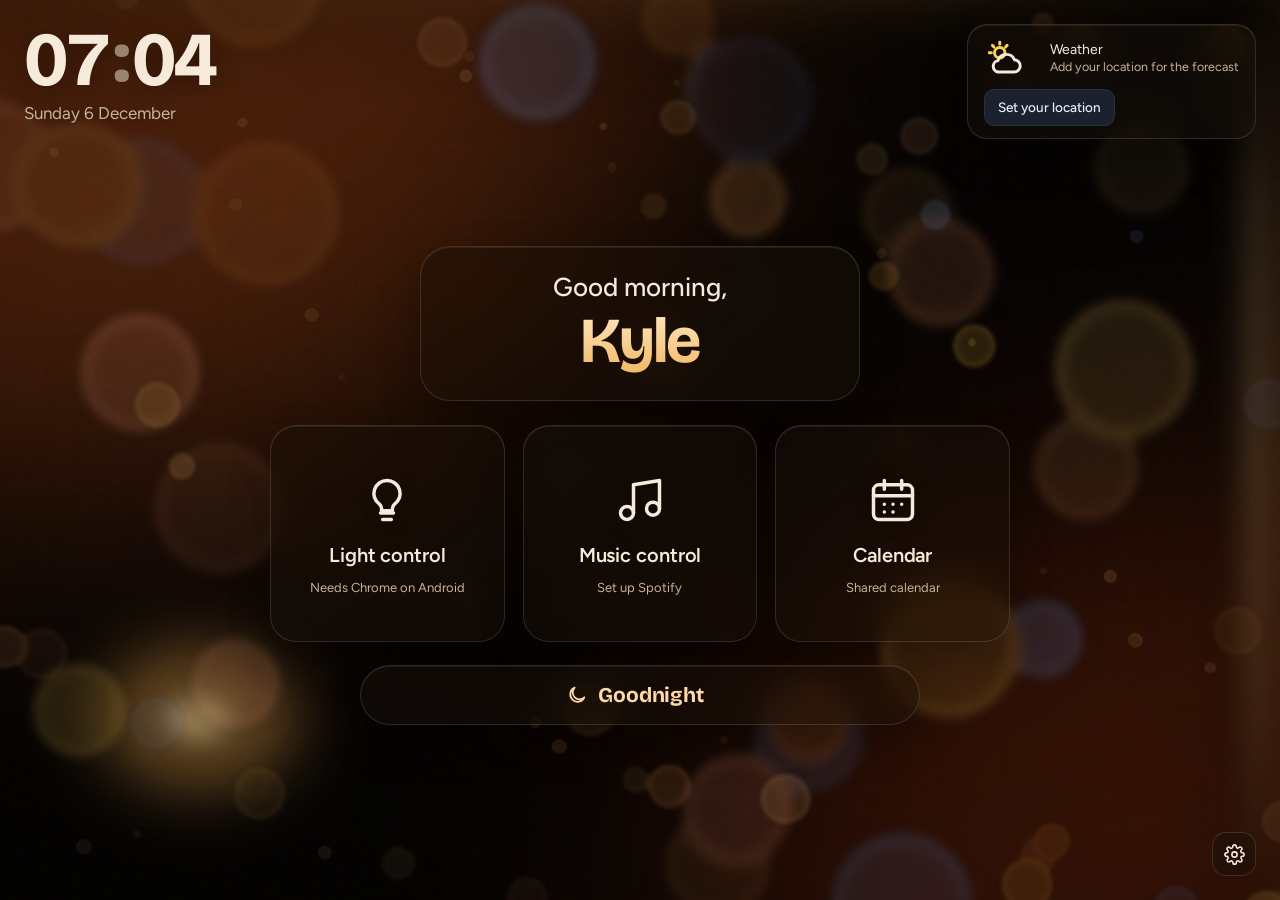
==== home.html @ fb47584d "Home: add animated light effects Effects tab on the Lights screen with 16 animated effects (incl. Mu" ====
<!doctype html>
<html lang="en-GB">
<head>
<meta charset="utf-8">
<meta name="viewport" content="width=device-width, initial-scale=1, viewport-fit=cover">
<meta name="theme-color" content="#0b0d12">
<meta name="mobile-web-app-capable" content="yes">
<title>Home</title>
<link rel="manifest" href="manifest.webmanifest">
<link rel="icon" href="icons/icon-192.png">
<link rel="preconnect" href="https://fonts.googleapis.com">
<link rel="preconnect" href="https://fonts.gstatic.com" crossorigin>
<link rel="stylesheet" href="https://fonts.googleapis.com/css2?family=Bricolage+Grotesque:opsz,wght@12..96,500;12..96,700&family=Figtree:wght@400;500;600;700&display=swap">
<link rel="stylesheet" href="home.css?v=9">
</head>
<body data-view="home">
<div class="bgImg" aria-hidden="true"></div><div class="bgShade" aria-hidden="true"></div>
<div class="glows" aria-hidden="true"><i class="glow g1"></i><i class="glow g2"></i></div>

<div class="app" id="app">

  <!-- ============ LANDING ============ -->
  <section class="view vHome" data-view="home">
    <div class="hTop">
      <div>
        <div class="hTime" aria-live="off"><span id="hh">00</span><span class="colon">:</span><span id="mm">00</span><span class="ampm" id="ampm"></span></div>
        <div class="hDate" id="date"></div>
      </div>
      <div class="hWx glass" id="weather">
        <div class="wnow">
          <span class="wicon" id="wIcon"></span>
          <div class="wtemp" id="wTemp"></div>
          <div class="wtext"><div id="wDesc">Weather</div><div class="sub" id="wMeta">Finding your location…</div></div>
        </div>
        <div class="hours" id="wHours" hidden></div>
        <button class="btn ghost sm wSetup" id="wSetup" hidden>Set your location</button>
      </div>
    </div>

    <div class="hCenter">
      <div class="greetCard glass"><div class="gSmall" id="greet">Good evening,</div><div class="gName" id="gName"></div></div>
      <div class="tiles">
        <button class="tile glass" data-go="lights">
          <span class="tIcon"><svg viewBox="0 0 24 24"><path d="M9 18h6M10 21h4M12 3a6 6 0 0 0-3.5 10.9c.6.5 1 1.2 1 2V17h5v-1.1c0-.8.4-1.5 1-2A6 6 0 0 0 12 3z"/></svg></span>
          <b>Light control</b><small id="tLights"></small>
        </button>
        <button class="tile glass" data-go="music">
          <span class="live" id="tLive" hidden></span>
          <span class="tIcon" id="tMusicIcon"></span>
          <b>Music control</b><small id="tMusic"></small>
        </button>
        <button class="tile glass" data-go="calendar">
          <span class="tIcon"><svg viewBox="0 0 24 24"><rect x="3" y="5" width="18" height="16" rx="2.5"/><path d="M3 10h18M8 3v4M16 3v4"/><path d="M8 14h.01M12 14h.01M16 14h.01M8 17.5h.01M12 17.5h.01"/></svg></span>
          <b>Calendar</b><small id="tCal"></small>
        </button>
      </div>
      <button class="goodnight glass" id="gnBtn"><svg viewBox="0 0 24 24"><path d="M20 14.5A8 8 0 1 1 9.5 4a6.5 6.5 0 0 0 10.5 10.5z"/></svg><span id="gnText">Goodnight</span><small id="gnSub"></small></button>
    </div>

    <div class="hFoot">
      <span class="camDot" id="camDot" hidden title="Walk-up wake is watching for movement with the front camera"><svg viewBox="0 0 24 24"><path d="M2 12s3.6-7 10-7 10 7 10 7-3.6 7-10 7S2 12 2 12z"/><circle cx="12" cy="12" r="3"/></svg></span>
      <button class="icon" data-settings aria-label="Settings"><svg viewBox="0 0 24 24"><circle cx="12" cy="12" r="3"/><path d="M19.4 15a1.7 1.7 0 0 0 .3 1.8l.1.1a2 2 0 1 1-2.8 2.8l-.1-.1a1.7 1.7 0 0 0-1.8-.3 1.7 1.7 0 0 0-1 1.5V21a2 2 0 1 1-4 0v-.1a1.7 1.7 0 0 0-1.1-1.5 1.7 1.7 0 0 0-1.8.3l-.1.1a2 2 0 1 1-2.8-2.8l.1-.1a1.7 1.7 0 0 0 .3-1.8 1.7 1.7 0 0 0-1.5-1H3a2 2 0 1 1 0-4h.1a1.7 1.7 0 0 0 1.5-1.1 1.7 1.7 0 0 0-.3-1.8l-.1-.1a2 2 0 1 1 2.8-2.8l.1.1a1.7 1.7 0 0 0 1.8.3H9a1.7 1.7 0 0 0 1-1.5V3a2 2 0 1 1 4 0v.1a1.7 1.7 0 0 0 1 1.5 1.7 1.7 0 0 0 1.8-.3l.1-.1a2 2 0 1 1 2.8 2.8l-.1.1a1.7 1.7 0 0 0-.3 1.8V9a1.7 1.7 0 0 0 1.5 1H21a2 2 0 1 1 0 4h-.1a1.7 1.7 0 0 0-1.5 1z"/></svg></button>
    </div>
  </section>

  <!-- ============ LIGHTS ============ -->
  <section class="view vLights" data-view="lights" hidden>
    <header class="topbar">
      <button class="back" data-back><svg viewBox="0 0 24 24"><path d="m15 18-6-6 6-6"/></svg><span class="backLbl">Home</span></button>
      <h1>Lights</h1>
      <div class="tbRight"><button class="icon" data-settings aria-label="Settings"><svg viewBox="0 0 24 24"><circle cx="12" cy="12" r="3"/><path d="M12 2v3M12 19v3M4.2 4.2l2.1 2.1M17.7 17.7l2.1 2.1M2 12h3M19 12h3M4.2 19.8l2.1-2.1M17.7 6.3l2.1-2.1"/></svg></button></div>
    </header>
    <div class="lBody">
      <div class="lLeft">
        <div class="seg lTabs" id="lTabs"><button data-t="scenes">Scenes</button><button data-t="effects">Effects</button></div>
        <div id="scenesPane"><div class="scenes" id="scenes"></div></div>
        <div id="fxPane" hidden>
          <div class="fxOn" id="fxOn"></div>
          <div class="scenes" id="fxGrid"></div>
          <div class="fxCtl">
            <div class="range" id="fxSpeedR" style="--dc:#8e96aa"><div class="fill"></div><div class="lbl"><span>Speed</span><span class="pct"></span></div><input type="range" min="1" max="100" aria-label="Effect speed"></div>
            <div class="range" id="fxBrightR" style="--dc:#8e96aa"><div class="fill"></div><div class="lbl"><span>Brightness</span><span class="pct"></span></div><input type="range" min="5" max="100" aria-label="Effect brightness"></div>
          </div>
          <button class="btn sm wide" id="fxStop" hidden style="margin-top:10px">Stop effect</button>
        </div>
        <div class="secLabel mt">Alexa</div>
        <div class="alexa" id="alexa"></div>
      </div>
      <div class="lCards">
        <section class="card dev" id="dev-curtain"></section>
        <section class="card dev" id="dev-strip"></section>
        <section class="card dev" id="dev-usb"></section>
      </div>
    </div>
  </section>

  <!-- ============ MUSIC ============ -->
  <section class="view vMusic" data-view="music" hidden>
    <header class="topbar">
      <button class="back" data-back><svg viewBox="0 0 24 24"><path d="m15 18-6-6 6-6"/></svg><span class="backLbl">Home</span></button>
      <h1>Music</h1>
      <label class="search"><svg viewBox="0 0 24 24"><circle cx="11" cy="11" r="7"/><path d="m20 20-3.5-3.5"/></svg>
        <input id="q" type="search" placeholder="What do you want to play?" autocomplete="off" enterkeyhint="search" spellcheck="false">
        <button id="qClear" hidden aria-label="Clear search">✕</button></label>
      <div class="tbRight"><button class="icon" data-settings aria-label="Settings"><svg viewBox="0 0 24 24"><circle cx="12" cy="12" r="3"/><path d="M12 2v3M12 19v3M4.2 4.2l2.1 2.1M17.7 17.7l2.1 2.1M2 12h3M19 12h3M4.2 19.8l2.1-2.1M17.7 6.3l2.1-2.1"/></svg></button></div>
    </header>
    <div class="mBody">
      <aside class="lib card"><div class="libHead"><svg viewBox="0 0 24 24"><path d="M4 4v16M9 4v16M14 4l6 16"/></svg>Your library</div><div class="libList" id="libList"></div></aside>
      <div class="mMain" id="mMain"></div>
    </div>
    <footer class="player empty" id="player">
      <div class="pNow"><img id="pArt" alt=""><div><b id="pTitle">Nothing playing</b><small id="pArtist"></small></div></div>
      <div class="pMid">
        <div class="ctl">
          <button class="tog" id="pShuffle" aria-label="Shuffle"><svg viewBox="0 0 24 24"><path d="M16 3h5v5M4 20 21 3M21 16v5h-5M15 15l6 6M4 4l5 5"/></svg></button>
          <button id="pPrev" aria-label="Previous"><svg viewBox="0 0 24 24"><path d="M6 5h2v14H6zM20 5v14L9 12z"/></svg></button>
          <button class="play" id="pPlay" aria-label="Play or pause"><svg viewBox="0 0 24 24" id="pPlayIcon"><path d="M8 5v14l11-7z"/></svg></button>
          <button id="pNext" aria-label="Next"><svg viewBox="0 0 24 24"><path d="M16 5h2v14h-2zM4 5v14l11-7z"/></svg></button>
          <button class="tog" id="pRepeat" aria-label="Repeat"><svg viewBox="0 0 24 24"><path d="M17 2l4 4-4 4"/><path d="M3 11V9a3 3 0 0 1 3-3h15M7 22l-4-4 4-4"/><path d="M21 13v2a3 3 0 0 1-3 3H3"/></svg><span class="one" hidden>1</span></button>
        </div>
        <div class="progRow"><span id="pPos">0:00</span><div class="prog" id="pProg" aria-label="Seek"><i id="pBar"></i></div><span id="pDur">0:00</span></div>
      </div>
      <div class="pRight">
        <button class="pDev" id="pDev"><svg viewBox="0 0 24 24"><rect x="5" y="2" width="14" height="20" rx="2"/><circle cx="12" cy="14" r="4"/><path d="M12 6h.01"/></svg><span id="pDevName">Speakers</span></button>
        <div class="vol" id="pVolRow"><svg viewBox="0 0 24 24"><path d="M11 5 6 9H2v6h4l5 4z"/><path d="M15.5 8.5a5 5 0 0 1 0 7"/></svg><input type="range" id="pVol" min="0" max="100" aria-label="Volume"></div>
        <button class="chip" id="pFollow" hidden title="Set the lights to the album art's colours"><i></i>Lights</button>
      </div>
    </footer>
  </section>

  <!-- ============ CALENDAR ============ -->
  <section class="view vCal" data-view="calendar" hidden>
    <header class="topbar">
      <button class="closeCal" id="closeCal"><svg viewBox="0 0 24 24"><path d="M6 6l12 12M18 6 6 18"/></svg>Close calendar</button>
      <div class="miniClock" id="calClock"></div>
      <div class="miniWx" id="calWx"></div>
      <div class="tbRight">
        <button class="navTo" data-go="lights"><svg viewBox="0 0 24 24"><path d="M9 18h6M10 21h4M12 3a6 6 0 0 0-3.5 10.9c.6.5 1 1.2 1 2V17h5v-1.1c0-.8.4-1.5 1-2A6 6 0 0 0 12 3z"/></svg>Lights</button>
        <button class="navTo" data-go="music"><svg viewBox="0 0 24 24"><path d="M9 18V5l12-2v13"/><circle cx="6" cy="18" r="3"/><circle cx="18" cy="16" r="3"/></svg>Music</button>
        <button class="icon" data-settings aria-label="Settings"><svg viewBox="0 0 24 24"><circle cx="12" cy="12" r="3"/><path d="M12 2v3M12 19v3M4.2 4.2l2.1 2.1M17.7 17.7l2.1 2.1M2 12h3M19 12h3M4.2 19.8l2.1-2.1M17.7 6.3l2.1-2.1"/></svg></button>
      </div>
    </header>
    <div class="calBody">
      <div class="card month">
        <div class="monthHead">
          <h2 id="calTitle"></h2>
          <button class="nav" id="calPrev" aria-label="Previous month"><svg viewBox="0 0 24 24"><path d="m15 18-6-6 6-6"/></svg></button>
          <button class="btn ghost sm" id="calToday">Today</button>
          <button class="nav" id="calNext" aria-label="Next month"><svg viewBox="0 0 24 24"><path d="m9 18 6-6-6-6"/></svg></button>
        </div>
        <div class="dows"><span>Mon</span><span>Tue</span><span>Wed</span><span>Thu</span><span>Fri</span><span>Sat</span><span>Sun</span></div>
        <div class="mgrid" id="mgrid"></div>
        <div class="legend" id="legend"></div>
      </div>
      <div class="card agenda">
        <div class="agHead"><div class="big" id="agNum"></div><div class="dd" id="agDay"></div><button class="btn sm" id="agAdd">+ Add</button></div>
        <div class="agList" id="agList"></div>
      </div>
    </div>
  </section>
</div>

<div class="nightDim" id="nightDim" aria-hidden="true"></div>

<!-- idle screen -->
<div class="ambient" id="ambient" aria-hidden="true">
  <div class="aIn" id="aIn">
    <div class="aClockWrap" id="aClockWrap"><div class="aClock" id="aClock">00:00</div><div class="aDate" id="aDate"></div></div>
    <div class="aMusic" id="aMusic" hidden>
      <div class="aArt"><img id="aArt" alt=""></div>
      <div class="aText"><div class="aSmallClock" id="aSmallClock"></div><div class="aTitle" id="aTitle"></div><div class="aArtist" id="aArtist"></div><div class="aBar"><i id="aBar"></i></div></div>
    </div>
  </div>
</div>

<!-- settings -->
<div class="sheet" id="settings" role="dialog" aria-label="Settings">
  <div class="in">
    <div class="sHead"><h2>Settings</h2><button class="icon" data-close aria-label="Close"><svg viewBox="0 0 24 24"><path d="M6 6l12 12M18 6 6 18"/></svg></button></div>

    <div class="sec">
      <h3>Home screen</h3>
      <label class="opt">Name in the greeting <input class="field" id="oName" style="max-width:190px" maxlength="24" autocomplete="off" placeholder="None"></label>
      <div class="opt">Background
        <div class="row"><label class="btn ghost sm" style="cursor:pointer">Choose photo<input type="file" id="bgPick" accept="image/*" hidden></label><button class="btn ghost sm" id="bgReset" hidden>Use default</button></div></div>
      <label class="opt">24-hour clock <button class="switch" id="o24" role="switch" aria-checked="true" style="--dc:#4ade80"><i></i></button></label>
      <label class="opt">Keep the screen on <button class="switch" id="oAwake" role="switch" aria-checked="true" style="--dc:#4ade80"><i></i></button></label>
      <label class="opt">When nobody's used it for
        <select id="oDim"><option value="0">Never</option><option value="1">1 minute</option><option value="2">2 minutes</option><option value="5">5 minutes</option><option value="15">15 minutes</option></select></label>
      <p class="hint">After that it goes back to the home screen, then to a black screen showing the album art (if music's playing) or a dim clock. In calendar mode it stays on the calendar and dims at night. Tap to wake.</p>
      <label class="opt" style="margin-top:10px">Wake when someone walks up <button class="switch" id="oMotion" role="switch" aria-checked="false" style="--dc:#4ade80"><i></i></button></label>
      <div id="motionBox" hidden>
        <label class="opt">Sensitivity
          <select id="oSens"><option value="low">Low</option><option value="med">Medium</option><option value="high">High</option></select></label>
        <div class="meter" aria-hidden="true"><i id="motionLevel"></i><b id="motionMark"></b></div>
        <p class="hint">Wave in front of the tablet: the green bar should cross the white line. Use Low if it wakes when nobody's there.</p>
      </div>
      <p class="hint">Walk-up wake watches the front camera for movement. Frames are only compared on the tablet, never saved or sent anywhere, and an eye icon on the home screen shows when it's on.</p>
    </div>

    <div class="sec">
      <h3>Weather</h3>
      <div class="row"><button class="btn ghost sm" id="useLoc">Use this tablet's location</button></div>
      <div class="row" style="margin-top:10px;flex-wrap:nowrap"><input class="field" id="cityIn" placeholder="Or search for a town" autocomplete="off"><button class="btn sm" id="citySearch">Search</button></div>
      <div class="results" id="cityResults"></div>
      <p class="hint" id="locNow"></p>
    </div>

    <div class="sec" id="calSec">
      <h3>Calendar</h3>
      <p class="hint" style="margin-top:0">Shows a Google Calendar you both share, so you can add events from the Google Calendar app on your phones as well as here. It connects through a small script that runs in your Google account:</p>
      <div class="hint"><ol>
        <li>On a computer, open <a id="calScript" target="_blank" rel="noopener">calendar-bridge.gs</a> and follow the steps at the top. You'll paste it into <span class="code">script.google.com</span>, set a secret phrase, and deploy it as a web app.</li>
        <li>Paste the Web app URL and the same secret phrase here, then tap Connect.</li>
      </ol></div>
      <input class="field" id="calUrl" placeholder="https://script.google.com/macros/s/…/exec" autocomplete="off" spellcheck="false" style="margin-top:10px">
      <div class="row" style="margin-top:8px;flex-wrap:nowrap"><input class="field" id="calSecret" type="password" placeholder="Secret phrase" autocomplete="off"><button class="btn sm" id="calSave">Connect</button></div>
      <p class="hint" id="calStatus"></p>
      <div class="two" style="margin-top:10px"><input class="field" id="calP1" maxlength="16" placeholder="Your name"><input class="field" id="calP2" maxlength="16" placeholder="Partner's name"></div>
      <label class="opt" style="margin-top:8px">Bank holidays <button class="switch" id="oHol" role="switch" aria-checked="true" style="--dc:#4ade80"><i></i></button></label>
      <label class="opt">Other UK days (Mother's Day, Halloween…) <button class="switch" id="oObs" role="switch" aria-checked="false" style="--dc:#4ade80"><i></i></button></label>
      <label class="opt">Birthdays from your Google Contacts <button class="switch" id="oBday" role="switch" aria-checked="true" style="--dc:#4ade80"><i></i></button></label>
      <p class="hint">Holidays and birthdays need the latest calendar-bridge.gs (see step 7 in it for birthdays).</p>
      <p class="hint">Names for the colour key. Events you add here get matching colours on your phones too: blue for you, pink for your partner, purple for both.</p>
    </div>

    <div class="sec" id="spSec">
      <h3>Spotify</h3>
      <div id="spOut">
        <p class="hint" style="margin-top:0">Spotify only lets your own apps read and control playback, so this needs a free developer app (your account must be Premium):</p>
        <div class="hint"><ol>
          <li>Go to <span class="code">developer.spotify.com/dashboard</span> and choose <b>Create app</b>.</li>
          <li>Give it any name, tick <b>Web API</b>, and add this exact <b>Redirect URI</b>:<br><span class="code" id="spRedirect"></span> <button class="btn ghost sm" id="spCopy" style="margin-top:6px">Copy</button></li>
          <li>Save, then copy the app's <b>Client ID</b> into the box below.</li>
        </ol></div>
        <div class="row" style="margin-top:12px;flex-wrap:nowrap"><input class="field" id="spClient" placeholder="Client ID" autocomplete="off" spellcheck="false"><button class="btn sm" id="spConnect">Connect</button></div>
        <p class="hint">If you installed this page as an app, do the sign-in once in a normal Chrome tab. The app shares Chrome's storage, so it stays signed in.</p>
      </div>
      <div id="spIn" hidden>
        <p class="hint" style="margin-top:0">Connected to Spotify.</p>
        <p class="hint" id="spLib" hidden>Reconnect once so the Music screen can show your playlists, liked songs and recently played.</p>
        <div class="row" style="margin-top:10px"><button class="btn ghost sm" id="spRelog">Reconnect</button><button class="btn ghost sm" id="spLogout">Disconnect Spotify</button></div>
      </div>
    </div>

    <div class="sec" id="axSec">
      <h3>Alexa</h3>
      <p class="hint" style="margin-top:0">Goodnight and the Alexa buttons go through Voice Monkey, a free Alexa skill:</p>
      <div class="hint"><ol>
        <li>Sign up at <span class="code">voicemonkey.io</span> and enable the Voice Monkey skill in the Alexa app.</li>
        <li>In the Voice Monkey console, add a <b>Routine Trigger</b> for each button (or a <b>Speaker</b> for announcements) and copy its ID.</li>
        <li>In the Alexa app, make a Routine. For <b>When this happens</b>, pick the Voice Monkey device and that trigger, then add the actions.</li>
      </ol></div>
      <p class="hint">A button can also switch the curtain and strip to a scene after Alexa runs, or only do the lights if you leave the ID empty.</p>
      <div class="row" style="margin-top:12px;flex-wrap:nowrap"><input class="field" id="vmToken" type="password" placeholder="Voice Monkey API token" autocomplete="off" spellcheck="false"><button class="btn sm" id="vmSave">Save</button></div>

      <div style="margin-top:16px;font-weight:600">Goodnight</div>
      <p class="hint" style="margin-top:4px">Runs an Alexa routine straight away, then turns the curtain and strip off. Copy the actions from your "Alexa, goodnight" routine into a routine that starts from a Voice Monkey trigger.</p>
      <div class="row" style="margin-top:8px;flex-wrap:nowrap"><input class="field" id="gnDevice" placeholder="Goodnight Routine Trigger ID" autocomplete="off" spellcheck="false"><button class="btn ghost sm" id="gnTest">Test</button></div>
      <label class="opt">Lights off after
        <select id="gnMins"><option value="1">1 minute</option><option value="2">2 minutes</option><option value="5">5 minutes</option><option value="10">10 minutes</option><option value="15">15 minutes</option></select></label>

      <div style="margin-top:16px;font-weight:600">Buttons on the Lights screen</div>
      <div class="axList" id="axList"></div>
      <div class="axForm">
        <div class="two">
          <input class="field" id="axLabel" placeholder="Button name, e.g. Heating on" maxlength="28" autocomplete="off">
          <select id="axKind"><option value="trigger">Run a Routine</option><option value="announce">Announce</option></select>
        </div>
        <input class="field" id="axDevice" placeholder="Routine Trigger ID from Voice Monkey" autocomplete="off" spellcheck="false">
        <input class="field" id="axSpeech" placeholder="What Alexa should say" hidden autocomplete="off">
        <div class="two">
          <select id="axScene" aria-label="Then with the lights"><option value="">Lights: leave as they are</option></select>
          <select id="axDelay" aria-label="When" hidden><option value="0">Straight away</option><option value="1">After 1 minute</option><option value="2">After 2 minutes</option><option value="5">After 5 minutes</option><option value="10">After 10 minutes</option><option value="15">After 15 minutes</option></select>
        </div>
        <div class="icons" id="axIcons"></div>
        <div class="row"><button class="btn sm" id="axAdd">Add button</button><button class="btn ghost sm" id="axTest">Test</button><button class="btn ghost sm" id="axCancel" hidden>Cancel</button></div>
      </div>
    </div>

    <div class="sec">
      <h3>Lights</h3>
      <div class="row"><button class="btn ghost sm" id="pairCurtain">Pair the curtain</button><button class="btn ghost sm" id="pairStrip">Pair the strip</button><button class="btn ghost sm" id="pairUsb">Pair the USB lights</button></div>
      <div style="margin-top:16px;font-weight:600">USB lights (Zengge BT SPI controller)</div>
      <label class="opt">Name <input class="field" id="usbName" style="max-width:190px" maxlength="20" autocomplete="off" placeholder="USB lights"></label>
      <label class="opt">LEDs <input class="field" id="usbSegs" type="number" min="2" max="600" style="max-width:90px"></label>
      <p class="hint" style="margin-top:2px">Same as "Number of IC light per segment" in the ZENGGE app.</p>
      <div class="opt">Full-length test <div class="seg" id="usbFrag" style="max-width:250px"><button data-v="A">1</button><button data-v="B">2</button><button data-v="C">3</button><button data-v="D">4</button><button data-v="E">5</button></div></div>
      <p class="hint" style="margin-top:4px">Each button sends a rainbow along all the LEDs, split up a different way. Tap 1. If one rainbow runs from start to end with nothing dark, you're done. If not, try 2, then 3, and so on. The one you tap last is kept.</p>
      <p class="hint" style="margin-top:4px">When pairing, the list may show the curtain too (they're the same make). The controller is the one that isn't the curtain's name; if you pick the curtain by mistake it'll tell you.</p>
      <div class="opt">Colour check <span class="muted" id="usbOrderNow" style="font-size:13px"></span></div>
      <div class="row"><button class="btn ghost sm" id="usbCheckStart">Check colours</button><button class="btn ghost sm" id="usbCheckReset">Reset</button></div>
      <div id="usbCheck" hidden style="margin-top:10px">
        <p class="hint" id="usbCheckQ" style="margin-top:0"></p>
        <div class="seg" style="margin-top:8px"><button data-c="r"><i style="--ec:#ff2a2a"></i>Red</button><button data-c="g"><i style="--ec:#22ff66"></i>Green</button><button data-c="b"><i style="--ec:#2a7cff"></i>Blue</button></div>
      </div>
      <p class="hint" style="margin-top:6px">If colours on these lights come out wrong (red shows as green, for example), tap Check colours and answer the two questions. Every colour sent to them is then corrected.</p>
      <p class="hint">Each light takes one Bluetooth connection at a time, so while this screen is connected your phone can't be.</p>
      <p class="hint" id="flagHint" hidden>To reconnect by itself after the page reloads, open <span class="code">chrome://flags</span>, search for <b>Web Bluetooth new permissions backend</b>, turn it on and restart Chrome.</p>
    </div>
  </div>
</div>

<!-- speaker picker -->
<div class="sheet center" id="speakers" role="dialog" aria-label="Speakers">
  <div class="in" style="width:min(420px,92vw)">
    <div class="sHead"><h2>Play on</h2><button class="icon" data-close aria-label="Close"><svg viewBox="0 0 24 24"><path d="M6 6l12 12M18 6 6 18"/></svg></button></div>
    <div class="devs" id="devList"><p class="hint">Looking for speakers…</p></div>
    <p class="hint">Only speakers that are switched on and signed in to Spotify show up here.</p>
  </div>
</div>

<!-- event editor -->
<div class="sheet center" id="evSheet" role="dialog" aria-label="Event">
  <div class="in" style="width:min(540px,94vw)">
    <div class="sHead"><h2 id="evHead">New event</h2><button class="icon" data-close aria-label="Close"><svg viewBox="0 0 24 24"><path d="M6 6l12 12M18 6 6 18"/></svg></button></div>
    <div class="form">
      <input class="field" id="evTitle" placeholder="What's happening?" maxlength="120" autocomplete="off">
      <div class="seg" id="evWho"><button data-who="p1"><i></i><span></span></button><button data-who="p2"><i></i><span></span></button><button data-who="both"><i></i><span>Both</span></button></div>
      <div class="three" id="evTimes"><input class="field" type="date" id="evDate"><input class="field" type="time" id="evStart"><input class="field" type="time" id="evEnd"></div>
      <label class="opt">All day <button class="switch" id="evAllDay" role="switch" aria-checked="false" style="--dc:#4ade80"><i></i></button></label>
      <input class="field" id="evLoc" placeholder="Location (optional)" autocomplete="off">
      <textarea class="field" id="evNotes" placeholder="Notes (optional)"></textarea>
      <p class="hint" id="evRecurring" hidden>This event repeats, so change it in Google Calendar.</p>
      <div class="formBtns"><button class="btn sm del" id="evDel" hidden>Delete</button><button class="btn ghost sm" data-close>Cancel</button><button class="btn sm" id="evSave">Save</button></div>
    </div>
  </div>
</div>

<div id="toast" role="status"></div>
<script src="home.js?v=9"></script>
</body>
</html>
---- home.css ----
/* Home: wall panel for an 8" tablet (Galaxy Tab S2, 1024x768 CSS px).
   One page with four views: home (landing), lights, music, calendar.
   Warm glass on the landing, darker glass elsewhere. Chrome 119 safe. */
@property --c1{syntax:'<color>';inherits:true;initial-value:#ff7a3d}
@property --c2{syntax:'<color>';inherits:true;initial-value:#2a7cff}
@property --c3{syntax:'<color>';inherits:true;initial-value:#1db954}
:root{
  color-scheme:dark;
  --bg:#0b0d12; --surface:#141822; --surface2:#1c2130; --line:#283043;
  --fg:#eceef4; --muted:#8e96aa; --faint:#566078;
  --ok:#4ade80; --warn:#ffcf5a; --err:#ff6b81; --sp:#1db954; --ax:#00caff;
  --warm:#ffd9a6; --warmfg:#f6eadb; --warmmuted:#c9b39a;
  --glass:rgba(26,18,13,.46); --glassline:rgba(255,226,196,.14);
  --display:"Bricolage Grotesque","Segoe UI",system-ui,sans-serif;
  --body:"Figtree","Segoe UI",system-ui,-apple-system,sans-serif;
  --r:22px; --pad:clamp(14px,2.4vw,24px); --gap:clamp(12px,1.6vw,16px);
  --c1:#ff7a3d; --c2:#2a7cff; --c3:#1db954;
  --top:64px;
  transition:--c1 1.2s,--c2 1.2s,--c3 1.2s;
}
*{box-sizing:border-box}
[hidden]{display:none!important}
html,body{margin:0;height:100%;background:var(--bg)}
body{color:var(--fg);font-family:var(--body);font-size:15px;line-height:1.4;overflow:hidden;
  -webkit-user-select:none;user-select:none;overscroll-behavior:none;-webkit-tap-highlight-color:transparent}
button,input,select,textarea{font:inherit;color:inherit}
button{cursor:pointer}
:focus-visible{outline:2px solid var(--fg);outline-offset:2px}
.muted{color:var(--muted)}

/* ---------- background ---------- */
.bgImg{position:fixed;inset:-12px;z-index:0;background:#0c0806 var(--bgimg,url(img/home-bg.jpg)) center/cover no-repeat;transition:filter .8s}
.bgShade{position:fixed;inset:0;z-index:0;pointer-events:none;transition:background .6s;
  background:radial-gradient(120% 90% at 50% 45%,rgba(0,0,0,.05),rgba(0,0,0,.55))}
body:not([data-view=home]) .bgShade{background:rgba(9,10,14,.86)}
body:not([data-view=home]) .bgImg{filter:blur(18px) saturate(1.1)}
.glows{position:fixed;inset:0;z-index:0;pointer-events:none;opacity:0;transition:opacity .6s}
body[data-view=lights] .glows{opacity:1}
.glow{position:absolute;width:80vmax;height:80vmax;border-radius:50%;transition:opacity 1.2s}
.g1{left:-30vmax;top:-34vmax;opacity:var(--o1,0);background:radial-gradient(closest-side,color-mix(in srgb,var(--c1) 30%,transparent),transparent)}
.g2{right:-30vmax;bottom:-40vmax;opacity:var(--o2,0);background:radial-gradient(closest-side,color-mix(in srgb,var(--c2) 26%,transparent),transparent)}

.app{position:relative;z-index:1;height:100vh;height:100dvh;transition:transform 4s ease}
.view{height:100%;display:flex;flex-direction:column;animation:viewIn .35s ease}
@keyframes viewIn{from{opacity:0;transform:translateY(8px)}to{opacity:1;transform:none}}

.glass{background:var(--glass);border:1px solid var(--glassline);
  -webkit-backdrop-filter:blur(18px) saturate(1.35);backdrop-filter:blur(18px) saturate(1.35);
  box-shadow:inset 0 1px 0 rgba(255,240,220,.08),0 18px 40px rgba(0,0,0,.28)}
.card{background:color-mix(in srgb,var(--surface) 82%,transparent);border:1px solid color-mix(in srgb,var(--line) 85%,transparent);border-radius:var(--r);padding:16px}

/* ---------- top bar (lights, music, calendar) ---------- */
.topbar{height:var(--top);flex:none;display:flex;align-items:center;gap:12px;padding:0 var(--pad);margin-top:10px}
.back{display:flex;align-items:center;gap:6px;height:44px;padding:0 16px 0 10px;border-radius:999px;border:1px solid var(--line);
  background:color-mix(in srgb,var(--surface) 80%,transparent);font-weight:600;white-space:nowrap}
.back svg{width:20px;height:20px;stroke:currentColor;fill:none;stroke-width:2.2;stroke-linecap:round;stroke-linejoin:round}
.topbar h1{font-family:var(--display);font-size:26px;font-weight:700;letter-spacing:-.02em;margin:0 0 0 4px;white-space:nowrap}
.tbRight{margin-left:auto;display:flex;align-items:center;gap:10px;min-width:0}
.icon{width:44px;height:44px;flex:none;border-radius:14px;border:1px solid var(--line);background:color-mix(in srgb,var(--surface) 80%,transparent);display:grid;place-items:center;padding:0}
.icon svg{width:21px;height:21px;stroke:currentColor;fill:none;stroke-width:1.8;stroke-linecap:round;stroke-linejoin:round}
.miniClock{font-family:var(--display);font-weight:700;font-size:24px;letter-spacing:-.02em;font-variant-numeric:tabular-nums}
.miniWx{display:flex;align-items:center;gap:6px;color:var(--muted);font-size:14px;white-space:nowrap}
.miniWx svg{width:24px;height:24px}
.miniWx b{color:var(--fg);font-size:16px}

/* ---------- landing ---------- */
.vHome{padding:var(--pad);color:var(--warmfg)}
.hTop{display:flex;justify-content:space-between;align-items:flex-start;gap:16px}
.hTime{font-family:var(--display);font-weight:700;font-size:clamp(54px,7vw,76px);line-height:.95;letter-spacing:-.04em;font-variant-numeric:tabular-nums;
  text-shadow:0 4px 24px rgba(0,0,0,.35);white-space:nowrap}
.hTime .colon{display:inline-block;width:.32em;text-align:center;opacity:.5;position:relative;top:-.04em}
.hTime .ampm{font-size:.3em;margin-left:.15em;font-weight:500;opacity:.7;letter-spacing:0}
.hDate{font-size:17px;color:var(--warmmuted);margin-top:6px;text-shadow:0 2px 10px rgba(0,0,0,.4)}
.hWx{border-radius:20px;padding:12px 16px;min-width:270px}
.wnow{display:flex;align-items:center;gap:12px}
.wicon svg{width:42px;height:42px;display:block}
.wtemp{font-family:var(--display);font-size:38px;font-weight:700;letter-spacing:-.03em;line-height:1}
.wtext{min-width:0;font-size:14px;line-height:1.3}
.wtext div{white-space:nowrap;overflow:hidden;text-overflow:ellipsis}
.wtext .sub{font-size:12.5px;color:var(--warmmuted)}
.hours{display:grid;grid-template-columns:repeat(6,minmax(0,1fr));gap:4px;margin-top:10px;border-top:1px solid var(--glassline);padding-top:9px}
.hr{display:flex;flex-direction:column;align-items:center;gap:2px;font-size:11.5px;color:var(--warmmuted);font-variant-numeric:tabular-nums}
.hr svg{width:20px;height:20px}
.hr b{color:var(--warmfg);font-weight:600;font-size:13px}
.hr .rain{color:#8fcbff;font-size:10.5px;min-height:12px}
.wx{stroke:currentColor;fill:none;stroke-width:1.7;stroke-linecap:round;stroke-linejoin:round}
.wx .sun{stroke:#ffcf5a}.wx .moon{stroke:#d7ddff}.wx .drop{stroke:#8fcbff}.wx .bolt{stroke:#ffcf5a}
.wSetup{margin-top:10px}

.hCenter{flex:1;display:flex;flex-direction:column;align-items:center;justify-content:center;gap:clamp(16px,2.6vh,26px);min-height:0}
.greetCard{border-radius:30px;padding:22px 60px 26px;text-align:center;min-width:min(440px,80vw)}
.gSmall{font-size:clamp(20px,2.4vw,26px);font-weight:500;color:var(--warmfg)}
.gName{font-family:var(--display);font-weight:700;font-size:clamp(46px,6vw,64px);line-height:1.05;letter-spacing:-.025em;margin-top:2px;
  background:linear-gradient(180deg,#ffe9c4,#f2b866);-webkit-background-clip:text;background-clip:text;color:transparent}
.gName:empty{display:none}
.tiles{display:grid;grid-template-columns:repeat(3,minmax(0,1fr));gap:clamp(12px,1.8vw,18px);width:min(740px,92vw)}
.tile{border-radius:26px;aspect-ratio:1.08;padding:18px 14px;display:flex;flex-direction:column;align-items:center;justify-content:center;gap:10px;
  color:var(--warmfg);text-align:center;transition:transform .12s,border-color .25s;position:relative;overflow:hidden;min-width:0}
.tile:active{transform:scale(.96)}
.tIcon{width:62px;height:62px;display:grid;place-items:center}
.tIcon svg{width:52px;height:52px;stroke:var(--warmfg);fill:none;stroke-width:1.6;stroke-linecap:round;stroke-linejoin:round;filter:drop-shadow(0 2px 8px rgba(0,0,0,.3))}
.tIcon img{width:62px;height:62px;border-radius:12px;object-fit:cover;box-shadow:0 6px 18px rgba(0,0,0,.45)}
.tile b{font-weight:600;font-size:clamp(17px,2vw,20px);letter-spacing:-.005em}
.tile small{font-size:13px;color:var(--warmmuted);max-width:100%;white-space:nowrap;overflow:hidden;text-overflow:ellipsis;min-height:1.3em}
.tile .live{position:absolute;top:14px;right:14px;width:9px;height:9px;border-radius:50%;background:var(--sp);box-shadow:0 0 10px var(--sp)}
.goodnight{border-radius:999px;height:60px;width:min(560px,80vw);font-family:var(--display);font-weight:700;font-size:21px;letter-spacing:-.01em;
  color:var(--warm);display:flex;align-items:center;justify-content:center;gap:10px;transition:transform .12s}
.goodnight:active{transform:scale(.98)}
.goodnight svg{width:22px;height:22px;stroke:currentColor;fill:none;stroke-width:1.9;stroke-linecap:round;stroke-linejoin:round}
.goodnight.armed{color:#fff;background:rgba(60,30,90,.5);border-color:rgba(200,160,255,.35)}
.goodnight small{font-family:var(--body);font-weight:500;font-size:14px;opacity:.75}
.hFoot{display:flex;justify-content:flex-end;align-items:center;gap:8px;height:44px}
.vHome .icon{background:var(--glass);border-color:var(--glassline);color:var(--warmfg)}
.camDot{width:40px;height:40px;display:grid;place-items:center;color:var(--muted)}
.camDot svg{width:19px;height:19px;stroke:currentColor;fill:none;stroke-width:1.8;stroke-linecap:round;stroke-linejoin:round}
.camDot.seen{color:var(--ok)}

/* ---------- lights ---------- */
.lBody{flex:1;min-height:0;display:grid;grid-template-columns:minmax(0,31fr) minmax(0,69fr);gap:var(--gap);padding:6px var(--pad) var(--pad)}
.lLeft{min-height:0;overflow:auto;padding-right:2px}
.lCards{display:grid;grid-template-columns:repeat(3,minmax(0,1fr));gap:12px;min-height:0}
.secLabel{font-size:11.5px;letter-spacing:.09em;text-transform:uppercase;color:var(--muted);font-weight:600;margin:4px 2px 10px}
.secLabel.mt{margin-top:18px}
.scenes{display:grid;grid-template-columns:repeat(3,minmax(0,1fr));gap:9px}
.scene{border:1px solid var(--line);background:color-mix(in srgb,var(--surface) 84%,transparent);border-radius:16px;padding:8px 8px 9px;
  display:flex;flex-direction:column;gap:7px;align-items:stretch;text-align:left;min-width:0;transition:transform .1s,border-color .25s}
.scene:active{transform:scale(.96)}
.scene i{display:block;height:30px;border-radius:10px;background:var(--g);position:relative}
.scene i svg{position:absolute;inset:0;margin:auto;width:18px;height:18px;stroke:var(--muted);fill:none;stroke-width:2;stroke-linecap:round}
.scene b{font-weight:600;font-size:13.5px;padding-left:2px;white-space:nowrap;overflow:hidden;text-overflow:ellipsis}
.scene.on{border-color:var(--fg);box-shadow:inset 0 0 0 1px var(--fg)}
.lTabs{margin:0 0 12px}
.lTabs button.live::after{content:"";width:7px;height:7px;border-radius:50%;background:var(--ok);box-shadow:0 0 6px var(--ok);margin-left:2px}
.fxOn{display:flex;flex-wrap:wrap;gap:6px;margin-bottom:10px}
.lchip{display:inline-flex;align-items:center;gap:6px;border:1px solid var(--line);background:var(--surface2);border-radius:999px;padding:6px 11px;font-size:12.5px;color:var(--muted)}
.lchip i{width:8px;height:8px;border-radius:50%;background:var(--faint)}
.lchip.on{color:var(--fg);border-color:color-mix(in srgb,var(--fg) 40%,var(--line))}
.lchip.on i{background:var(--ok)}
.lchip.off{opacity:.5}
.fxHead{grid-column:1/-1;margin:6px 2px 0}
.fxTile b{font-size:12.5px;letter-spacing:-.15px;padding-left:0}
.fxTile.on i{background-size:200% 100%;animation:fxpan 2.4s linear infinite}
@keyframes fxpan{to{background-position:200% 0}}
.fxCtl{display:flex;flex-direction:column;gap:8px;margin-top:12px}
.fxCtl .range{height:40px}
.alexa{display:flex;flex-wrap:wrap;gap:8px}
.ax{flex:1 1 auto;display:flex;align-items:center;justify-content:center;gap:9px;min-width:0;border:1px solid var(--line);background:color-mix(in srgb,var(--surface) 84%,transparent);
  border-radius:999px;padding:6px 16px 6px 6px;text-align:left;transition:transform .1s,border-color .25s}
.ax:active{transform:scale(.96)}
.ring{width:32px;height:32px;flex:none;border-radius:50%;display:grid;place-items:center;
  box-shadow:inset 0 0 0 2px color-mix(in srgb,var(--ax) 70%,transparent);background:color-mix(in srgb,var(--ax) 10%,transparent)}
.ring svg{width:17px;height:17px;stroke:#7fe3ff;fill:none;stroke-width:1.9;stroke-linecap:round;stroke-linejoin:round}
.ax b{font-weight:600;font-size:14px;white-space:nowrap;overflow:hidden;text-overflow:ellipsis}
.ax.busy .ring{animation:axpulse .9s ease-in-out infinite}
@keyframes axpulse{50%{box-shadow:inset 0 0 0 2px var(--ax),0 0 14px var(--ax)}}
.ax.done{border-color:var(--ax)}.ax.fail{border-color:var(--err)}
.axEmpty{color:var(--muted);font-size:13.5px;line-height:1.45;border:1px dashed var(--line);border-radius:14px;padding:12px 14px}

.dev{--dc:#ff7a3d;display:flex;flex-direction:column;gap:12px;min-height:0;padding:14px}
.devHead{display:flex;align-items:center;justify-content:space-between;gap:10px}
.devHead h2{font-family:var(--display);font-size:21px;font-weight:700;margin:0;letter-spacing:-.02em;line-height:1.1}
.status{display:flex;align-items:center;gap:7px;font-size:12.5px;color:var(--muted);margin-top:3px}
.status .dot{width:8px;height:8px;border-radius:50%;background:var(--faint);flex:none}
.dev[data-state=on] .status .dot{background:var(--ok);box-shadow:0 0 8px var(--ok)}
.dev[data-state=connecting] .status .dot,.dev[data-state=lost] .status .dot{background:var(--warn);animation:pulse 1.2s infinite}
@keyframes pulse{50%{opacity:.3}}
.switch{width:62px;height:36px;flex:none;border-radius:999px;border:1px solid var(--line);background:var(--surface2);position:relative;padding:0;transition:background .3s,border-color .3s}
.switch i{position:absolute;top:3px;left:3px;width:28px;height:28px;border-radius:50%;background:#aeb4c4;transition:transform .25s,background .25s}
.switch[aria-checked=true]{background:var(--dc);border-color:transparent}
.switch[aria-checked=true] i{transform:translateX(26px);background:#fff;box-shadow:0 2px 6px rgba(0,0,0,.35)}
.stage{flex:1;min-height:100px;border-radius:16px;background:#05060a;border:1px solid var(--line);position:relative;overflow:hidden;display:grid;place-items:center}
.stage .rod{position:absolute;left:14px;right:14px;top:12px;height:4px;border-radius:2px;background:#262b3a}
.grid{display:grid;gap:3px;grid-template-columns:repeat(10,var(--cs,8px));margin-top:14px}
.cell{width:var(--cs,8px);height:var(--cs,8px);border-radius:50%;background:#161a25;transition:background .5s,box-shadow .5s}
.lit .cell{background:var(--c);box-shadow:0 0 calc(var(--cs,8px) * .8) var(--c)}
.stripBox{width:86%;position:relative;align-self:start;margin-top:20%}
.wash{position:absolute;left:4%;right:4%;top:6px;height:120px;filter:blur(26px);opacity:0;background:var(--wash);transition:opacity .6s}
.lit .wash{opacity:var(--wo,.5)}
.bar{display:flex;gap:3px;height:12px;position:relative}
.bar i{flex:1;border-radius:3px;background:#161a25;transition:background .5s,box-shadow .5s}
.lit .bar i{background:var(--c);box-shadow:0 0 10px var(--c)}
.shelf{height:5px;margin-top:4px;border-radius:2px;background:#262b3a}
.offNote{position:absolute;bottom:12px;left:0;right:0;text-align:center;font-size:12.5px;color:var(--faint)}
.range{position:relative;height:46px;border-radius:14px;background:var(--surface2);border:1px solid var(--line);overflow:hidden;flex:none}
.range .fill{position:absolute;left:0;top:0;bottom:0;width:50%;background:linear-gradient(90deg,color-mix(in srgb,var(--dc) 30%,transparent),color-mix(in srgb,var(--dc) 75%,transparent))}
.range .lbl{position:absolute;inset:0;display:flex;align-items:center;justify-content:space-between;padding:0 14px;pointer-events:none;
  font-weight:600;font-size:14.5px;text-shadow:0 1px 3px rgba(0,0,0,.55);font-variant-numeric:tabular-nums}
.range .lbl svg{width:19px;height:19px;stroke:currentColor;fill:none;stroke-width:1.9;stroke-linecap:round}
.range input{position:absolute;inset:0;width:100%;height:100%;opacity:0;margin:0;cursor:pointer}
.sws{display:grid;grid-template-columns:repeat(5,minmax(0,1fr));gap:7px;flex:none}
.sw{height:34px;border-radius:12px;border:2px solid transparent;padding:0;background:var(--s);box-shadow:inset 0 0 0 1px rgba(255,255,255,.08)}
.sw.sel{border-color:var(--fg)}
.devFoot{display:flex;align-items:center;justify-content:space-between;gap:8px;flex:none;min-height:38px}
.more{color:var(--muted);text-decoration:none;font-size:13.5px;padding:8px 2px;margin-left:auto;white-space:nowrap}
.dev:not([data-state=on]) .ctrl{opacity:.45}
.dev:not([data-state=on]) .stage>*:not(.offNote){opacity:.5}

.btn{border:0;border-radius:12px;padding:11px 18px;background:var(--fg);color:var(--bg);font-weight:600}
.btn:active{transform:scale(.97)}
.btn.ghost{background:var(--surface2);color:var(--fg);border:1px solid var(--line);font-weight:500}
.btn.sm{padding:8px 13px;font-size:13.5px;border-radius:10px}
.btn.green{background:var(--sp);color:#04140a}
.btn.wide{width:100%}
.btn:disabled{opacity:.5}

/* ---------- music ---------- */
.vMusic .topbar{gap:14px}
.search{flex:1;max-width:420px;display:flex;align-items:center;gap:8px;height:46px;border-radius:999px;background:var(--surface2);border:1px solid var(--line);padding:0 14px}
.search svg{width:19px;height:19px;flex:none;stroke:var(--muted);fill:none;stroke-width:2;stroke-linecap:round}
.search input{flex:1;min-width:0;border:0;background:none;outline:none;font-size:15.5px;height:100%;-webkit-user-select:text;user-select:text}
.search button{border:0;background:none;color:var(--muted);padding:4px;font-size:16px}
.mBody{flex:1;min-height:0;display:grid;grid-template-columns:250px minmax(0,1fr);gap:var(--gap);padding:6px var(--pad) 0}
.lib{min-height:0;display:flex;flex-direction:column;padding:12px 8px}
.libHead{font-weight:700;font-size:15px;padding:2px 8px 10px;display:flex;align-items:center;gap:8px}
.libHead svg{width:20px;height:20px;stroke:currentColor;fill:none;stroke-width:1.9;stroke-linecap:round}
.libList{flex:1;min-height:0;overflow:auto}
.li{display:flex;align-items:center;gap:10px;width:100%;border:0;background:none;padding:6px 8px;border-radius:10px;text-align:left;min-width:0}
.li:active,.li.on{background:var(--surface2)}
.li img,.li .ph{width:44px;height:44px;border-radius:7px;object-fit:cover;flex:none;background:var(--surface2)}
.li .ph{display:grid;place-items:center}
.li .ph svg{width:20px;height:20px;stroke:var(--muted);fill:none;stroke-width:1.8}
.li div{min-width:0;flex:1}
.li b{display:block;font-weight:600;font-size:14px;white-space:nowrap;overflow:hidden;text-overflow:ellipsis}
.li small{display:block;color:var(--muted);font-size:12.5px;white-space:nowrap;overflow:hidden;text-overflow:ellipsis}
.li.playing b{color:var(--sp)}
.liked{background:linear-gradient(135deg,#4b2bff,#9ad7ff)!important}
.liked svg{stroke:#fff!important;fill:#fff!important}
.mMain{min-height:0;overflow:auto;padding:16px 18px 20px;border-radius:var(--r);background:linear-gradient(180deg,color-mix(in srgb,var(--mh,#2a2f40) 55%,var(--surface)) 0,var(--surface) 260px);
  border:1px solid color-mix(in srgb,var(--line) 85%,transparent)}
.mh2{font-family:var(--display);font-size:22px;font-weight:700;letter-spacing:-.02em;margin:6px 0 12px;display:flex;align-items:center;gap:10px}
.mh2 .sub{font-family:var(--body);font-size:13px;font-weight:500;color:var(--muted);margin-left:auto}
.cards{display:grid;grid-template-columns:repeat(auto-fill,minmax(132px,1fr));gap:14px;margin-bottom:22px}
.cards.hscroll{grid-auto-flow:column;grid-template-columns:none;grid-auto-columns:138px;overflow-x:auto;padding-bottom:4px}
.mcard{border:0;background:color-mix(in srgb,var(--surface2) 70%,transparent);border-radius:14px;padding:10px;text-align:left;min-width:0;transition:background .2s}
.mcard:active{background:var(--surface2)}
.mcard .art{width:100%;aspect-ratio:1;border-radius:9px;overflow:hidden;background:var(--surface2);position:relative;box-shadow:0 8px 20px rgba(0,0,0,.35)}
.mcard.round .art{border-radius:50%}
.mcard .art img{width:100%;height:100%;object-fit:cover;display:block}
.mcard b{display:block;font-weight:600;font-size:13.5px;margin-top:9px;white-space:nowrap;overflow:hidden;text-overflow:ellipsis}
.mcard small{display:block;color:var(--muted);font-size:12px;white-space:nowrap;overflow:hidden;text-overflow:ellipsis;margin-top:1px}
.pbtn{position:absolute;right:8px;bottom:8px;width:40px;height:40px;border-radius:50%;background:var(--sp);display:grid;place-items:center;
  box-shadow:0 6px 14px rgba(0,0,0,.4);opacity:0;transform:translateY(6px);transition:all .2s}
.mcard:hover .pbtn,.mcard:active .pbtn,.mcard.on .pbtn{opacity:1;transform:none}
.pbtn svg{width:18px;height:18px;fill:#04140a}
.tracks{display:flex;flex-direction:column}
.tr{display:grid;grid-template-columns:44px minmax(0,1fr) minmax(0,.7fr) 56px 40px;align-items:center;gap:12px;padding:6px 8px;border-radius:10px;width:100%;
  border:0;background:none;text-align:left;min-width:0}
.tr:active{background:var(--surface2)}
.tr img,.tr .n{width:44px;height:44px;border-radius:6px;object-fit:cover;background:var(--surface2)}
.tr .n{display:grid;place-items:center;color:var(--muted);font-variant-numeric:tabular-nums;background:none}
.tr .t{min-width:0}
.tr .t b{display:block;font-weight:600;font-size:14.5px;white-space:nowrap;overflow:hidden;text-overflow:ellipsis}
.tr .t small{display:block;color:var(--muted);font-size:12.5px;white-space:nowrap;overflow:hidden;text-overflow:ellipsis}
.tr .al{color:var(--muted);font-size:13px;white-space:nowrap;overflow:hidden;text-overflow:ellipsis}
.tr .d{color:var(--muted);font-size:13px;text-align:right;font-variant-numeric:tabular-nums}
.tr .q{width:36px;height:36px;border-radius:50%;display:grid;place-items:center;color:var(--muted)}
.tr .q svg{width:18px;height:18px;stroke:currentColor;fill:none;stroke-width:2;stroke-linecap:round}
.tr.playing .t b{color:var(--sp)}
.hero2{display:flex;align-items:flex-end;gap:20px;margin:4px 0 18px}
.hero2 .art{width:160px;height:160px;flex:none;border-radius:12px;overflow:hidden;box-shadow:0 14px 40px rgba(0,0,0,.5);background:var(--surface2)}
.hero2 .art img{width:100%;height:100%;object-fit:cover}
.hero2 .kind{font-size:12px;font-weight:600;letter-spacing:.06em;text-transform:uppercase;color:var(--muted)}
.hero2 h2{font-family:var(--display);font-size:clamp(26px,3.6vw,40px);font-weight:700;letter-spacing:-.03em;line-height:1.05;margin:6px 0 8px;
  display:-webkit-box;-webkit-line-clamp:2;-webkit-box-orient:vertical;overflow:hidden}
.hero2 p{margin:0;color:var(--muted);font-size:13.5px}
.heroBtns{display:flex;gap:10px;align-items:center;margin-bottom:12px}
.bigPlay{width:56px;height:56px;border-radius:50%;border:0;background:var(--sp);display:grid;place-items:center;box-shadow:0 8px 20px rgba(0,0,0,.4)}
.bigPlay svg{width:24px;height:24px;fill:#04140a}
.roundBtn{width:44px;height:44px;border-radius:50%;border:1px solid var(--line);background:none;display:grid;place-items:center;color:var(--muted)}
.roundBtn svg{width:20px;height:20px;stroke:currentColor;fill:none;stroke-width:2;stroke-linecap:round;stroke-linejoin:round}
.mBack{border:0;background:var(--surface2);width:38px;height:38px;border-radius:50%;display:grid;place-items:center;margin-bottom:6px}
.mBack svg{width:18px;height:18px;stroke:currentColor;fill:none;stroke-width:2.4;stroke-linecap:round;stroke-linejoin:round}
.note{color:var(--muted);font-size:14px;line-height:1.5;padding:14px 4px}
.banner{display:flex;align-items:center;gap:12px;border:1px solid color-mix(in srgb,var(--sp) 45%,var(--line));background:color-mix(in srgb,var(--sp) 10%,var(--surface));
  border-radius:14px;padding:12px 14px;margin-bottom:16px;font-size:14px}
.banner .btn{margin-left:auto;flex:none}

.player{flex:none;height:96px;margin:var(--gap) var(--pad) var(--pad);border-radius:var(--r);display:grid;grid-template-columns:minmax(0,27fr) minmax(0,40fr) minmax(0,33fr);
  align-items:center;gap:14px;padding:0 16px;background:color-mix(in srgb,var(--surface) 92%,transparent);border:1px solid var(--line);position:relative;overflow:hidden}
.player::before{content:"";position:absolute;inset:0;pointer-events:none;opacity:.5;transition:background 1s;
  background:radial-gradient(80% 140% at 0% 50%,color-mix(in srgb,var(--c3) 30%,transparent),transparent 70%)}
.player > *{position:relative}
.pNow{display:flex;align-items:center;gap:12px;min-width:0}
.pNow img{width:64px;height:64px;border-radius:8px;object-fit:cover;flex:none;background:var(--surface2);box-shadow:0 6px 16px rgba(0,0,0,.45)}
.pNow div{min-width:0}
.pNow b{display:block;font-weight:600;font-size:15px;white-space:nowrap;overflow:hidden;text-overflow:ellipsis}
.pNow small{display:block;color:var(--muted);font-size:13px;white-space:nowrap;overflow:hidden;text-overflow:ellipsis}
.pMid{display:flex;flex-direction:column;align-items:center;gap:4px;min-width:0}
.ctl{display:flex;align-items:center;gap:16px}
.ctl button{border:0;background:none;padding:6px;display:grid;place-items:center;border-radius:50%;color:var(--fg)}
.ctl button:active{transform:scale(.92)}
.ctl svg{width:24px;height:24px;fill:currentColor}
.ctl .tog svg{width:20px;height:20px;fill:none;stroke:currentColor;stroke-width:2;stroke-linecap:round;stroke-linejoin:round}
.ctl .tog{color:var(--muted);position:relative}
.ctl .tog.on{color:var(--sp)}
.ctl .tog.on::after{content:"";position:absolute;bottom:0;left:50%;width:4px;height:4px;margin-left:-2px;border-radius:50%;background:var(--sp)}
.ctl .tog .one{position:absolute;font-size:9px;font-weight:700;top:10px;left:0;right:0;text-align:center}
.ctl .play{width:46px;height:46px;background:var(--fg);color:var(--bg)}
.ctl .play svg{width:22px;height:22px}
.progRow{display:flex;align-items:center;gap:8px;width:100%;font-size:11.5px;color:var(--muted);font-variant-numeric:tabular-nums}
.prog{flex:1;height:20px;position:relative;cursor:pointer;touch-action:none}
.prog::before,.prog i{content:"";position:absolute;left:0;top:8px;height:4px;border-radius:2px}
.prog::before{right:0;background:color-mix(in srgb,var(--fg) 16%,transparent)}
.prog i{width:0;background:var(--fg)}
.prog i::after{content:"";position:absolute;right:-6px;top:-4px;width:12px;height:12px;border-radius:50%;background:var(--fg)}
.pRight{display:flex;align-items:center;justify-content:flex-end;gap:10px;min-width:0}
.pDev{display:inline-flex;align-items:center;gap:6px;min-width:0;max-width:140px;flex:0 1 auto;border:1px solid var(--line);background:var(--surface2);border-radius:999px;padding:6px 11px 6px 9px;font-size:12.5px}
.pDev svg{width:15px;height:15px;flex:none;stroke:var(--sp);fill:none;stroke-width:2;stroke-linecap:round;stroke-linejoin:round}
.pDev span{white-space:nowrap;overflow:hidden;text-overflow:ellipsis}
.vol{display:flex;align-items:center;gap:6px;width:96px;flex:none}
.vol svg{width:18px;height:18px;flex:none;stroke:var(--muted);fill:none;stroke-width:1.8;stroke-linecap:round;stroke-linejoin:round}
.vol input{flex:1;min-width:0;accent-color:var(--fg);height:26px}
.chip{border:1px solid var(--line);background:var(--surface2);border-radius:999px;padding:7px 11px;font-size:12.5px;color:var(--muted);white-space:nowrap;display:inline-flex;align-items:center;gap:6px}
.chip i{width:8px;height:8px;border-radius:50%;background:conic-gradient(var(--c1),var(--c2),var(--c1))}
.chip.on{color:var(--fg);border-color:color-mix(in srgb,var(--c3) 70%,var(--line));background:color-mix(in srgb,var(--c3) 18%,var(--surface2))}
.player.empty .pMid,.player.empty .pRight .vol,.player.empty #pFollow{visibility:hidden}

/* ---------- calendar ---------- */
.calBody{flex:1;min-height:0;display:grid;grid-template-columns:minmax(0,63fr) minmax(0,37fr);gap:var(--gap);padding:6px var(--pad) var(--pad)}
.month{display:flex;flex-direction:column;min-height:0;padding:14px 14px 12px}
.monthHead{display:flex;align-items:center;gap:8px;margin-bottom:10px}
.monthHead h2{font-family:var(--display);font-size:24px;font-weight:700;letter-spacing:-.02em;margin:0 auto 0 4px;white-space:nowrap}
.nav{width:40px;height:40px;border-radius:12px;border:1px solid var(--line);background:var(--surface2);display:grid;place-items:center;padding:0}
.nav svg{width:18px;height:18px;stroke:currentColor;fill:none;stroke-width:2.2;stroke-linecap:round;stroke-linejoin:round}
.dows{display:grid;grid-template-columns:repeat(7,minmax(0,1fr));font-size:11.5px;letter-spacing:.06em;text-transform:uppercase;color:var(--muted);font-weight:600;padding:0 2px 6px}
.dows span{padding-left:8px}
.mgrid{flex:1;min-height:0;display:grid;grid-template-columns:repeat(7,minmax(0,1fr));grid-auto-rows:minmax(0,1fr);gap:4px}
.day{border:1px solid transparent;background:color-mix(in srgb,var(--surface2) 55%,transparent);border-radius:10px;padding:5px 5px 4px;text-align:left;
  display:flex;flex-direction:column;gap:2px;min-width:0;min-height:0;overflow:hidden}
.day.out{opacity:.38}
.day .dn{font-size:13px;font-weight:600;width:24px;height:24px;display:grid;place-items:center;border-radius:50%;flex:none;font-variant-numeric:tabular-nums}
.day.today .dn{background:var(--warm);color:#2a1606}
.day.sel{border-color:var(--fg);background:var(--surface2)}
.ech{display:flex;align-items:center;gap:4px;font-size:11px;line-height:1.25;white-space:nowrap;overflow:hidden;min-width:0;color:var(--fg)}
.ech i{width:6px;height:6px;border-radius:50%;flex:none;background:var(--ec)}
.ech.ad{background:color-mix(in srgb,var(--ec) 30%,transparent);border-radius:4px;padding:0 4px}
.ech span{overflow:hidden;text-overflow:ellipsis}
.emore{font-size:10.5px;color:var(--muted);padding-left:2px}
.agenda{display:flex;flex-direction:column;min-height:0;padding:16px}
.agHead{display:flex;align-items:flex-start;gap:10px}
.agHead .big{font-family:var(--display);font-weight:700;font-size:44px;line-height:1;letter-spacing:-.03em}
.agHead .dd{font-size:14px;color:var(--muted);margin-top:4px}
.agHead .dd b{display:block;color:var(--fg);font-size:17px;font-weight:600}
.agHead .btn{margin-left:auto}
.agList{flex:1;min-height:0;overflow:auto;margin-top:14px;display:flex;flex-direction:column;gap:8px}
.ev{display:flex;gap:12px;align-items:stretch;border:1px solid var(--line);background:var(--surface2);border-radius:14px;padding:10px 12px;text-align:left;width:100%}
.ev .bar2{width:4px;border-radius:2px;background:var(--ec);flex:none}
.ev .when{width:52px;flex:none;font-size:12.5px;color:var(--muted);font-variant-numeric:tabular-nums;line-height:1.35}
.ev .when b{display:block;color:var(--fg);font-size:14px;font-weight:600}
.ev .what{min-width:0;flex:1}
.ev .what b{display:block;font-weight:600;font-size:15px;line-height:1.3}
.ev .what small{display:block;color:var(--muted);font-size:12.5px;margin-top:2px;white-space:nowrap;overflow:hidden;text-overflow:ellipsis}
.agEmpty{color:var(--muted);font-size:14px;padding:14px 2px}
.upHead{font-size:11.5px;letter-spacing:.09em;text-transform:uppercase;color:var(--muted);font-weight:600;margin:14px 2px 2px}
.calNote{display:flex;flex-direction:column;align-items:flex-start;gap:10px;color:var(--muted);font-size:14px;line-height:1.5;padding:6px 2px}
.legend{display:flex;flex-wrap:wrap;gap:4px 14px;font-size:12.5px;color:var(--muted);margin:10px 4px 0}
.legend span{display:flex;align-items:center;gap:5px}
.legend i{width:8px;height:8px;border-radius:50%;background:var(--ec)}
.closeCal{display:flex;align-items:center;gap:8px;height:44px;padding:0 16px;border-radius:999px;border:1px solid var(--line);
  background:color-mix(in srgb,var(--surface) 80%,transparent);font-weight:600;white-space:nowrap}
.closeCal svg{width:18px;height:18px;stroke:currentColor;fill:none;stroke-width:2.2;stroke-linecap:round}
.navTo{display:flex;align-items:center;gap:6px;height:44px;padding:0 14px;border-radius:999px;border:1px solid var(--line);
  background:color-mix(in srgb,var(--surface) 80%,transparent);font-weight:500;font-size:14px}
.navTo svg{width:19px;height:19px;stroke:currentColor;fill:none;stroke-width:1.8;stroke-linecap:round;stroke-linejoin:round}
.nightDim{position:fixed;inset:0;z-index:15;background:#000;opacity:0;pointer-events:none;transition:opacity 1.5s}
.nightDim.on{opacity:.6}

/* event editor */
.form{display:flex;flex-direction:column;gap:10px;margin-top:8px}
.form label.l{font-size:12px;color:var(--muted);margin-bottom:-4px}
.field{width:100%;background:var(--surface2);border:1px solid var(--line);border-radius:10px;padding:11px 12px;-webkit-user-select:text;user-select:text}
textarea.field{resize:none;min-height:64px}
.seg{display:flex;background:var(--surface2);border:1px solid var(--line);border-radius:12px;padding:3px;gap:3px}
.seg button{flex:1;border:0;background:none;padding:9px 6px;border-radius:9px;color:var(--muted);font-weight:500;display:flex;align-items:center;justify-content:center;gap:6px;min-width:0}
.seg button i{width:9px;height:9px;border-radius:50%;background:var(--ec);flex:none}
.seg button.on{background:var(--surface);color:var(--fg);box-shadow:inset 0 0 0 1px var(--line)}
.two{display:grid;grid-template-columns:1fr 1fr;gap:8px}
.three{display:grid;grid-template-columns:1.3fr 1fr 1fr;gap:8px}
.formBtns{display:flex;gap:8px;margin-top:4px}
.formBtns .del{margin-right:auto;background:none;border:1px solid color-mix(in srgb,var(--err) 50%,var(--line));color:var(--err)}

/* ---------- ambient (idle) ---------- */
.ambient{position:fixed;inset:0;z-index:20;background:#000;display:grid;place-items:center;opacity:0;pointer-events:none;transition:opacity .9s}
.ambient.show{opacity:1}
.ambient.block{pointer-events:auto}
.aIn{transition:transform 3s ease;display:flex;align-items:center;gap:6vw;max-width:92vw}
.aClockWrap{text-align:center}
.aClock{font-family:var(--display);font-weight:700;font-size:min(27vw,42vh);letter-spacing:-.05em;line-height:.9;color:#d6d9e3;opacity:.6;font-variant-numeric:tabular-nums;white-space:nowrap}
.aDate{font-size:clamp(17px,2.4vw,24px);color:#8e96aa;opacity:.8;margin-top:14px}
.night .aClock{opacity:.32}.night .aDate,.night .aMusic{opacity:.5}
.aMusic{display:flex;align-items:center;gap:4.5vw;min-width:0}
.aArt{width:min(56vh,40vw);aspect-ratio:1;border-radius:18px;overflow:hidden;flex:none;box-shadow:0 30px 80px color-mix(in srgb,var(--c3) 30%,transparent)}
.aArt img{width:100%;height:100%;object-fit:cover;display:block}
.aText{min-width:0;max-width:40vw}
.aSmallClock{font-family:var(--display);font-weight:700;font-size:clamp(28px,4vw,44px);color:#8e96aa;letter-spacing:-.03em;font-variant-numeric:tabular-nums}
.aTitle{font-family:var(--display);font-weight:700;font-size:clamp(30px,4.4vw,56px);line-height:1.05;letter-spacing:-.03em;color:#eceef4;margin-top:18px;
  display:-webkit-box;-webkit-line-clamp:3;-webkit-box-orient:vertical;overflow:hidden}
.aArtist{font-size:clamp(17px,2.2vw,24px);color:#8e96aa;margin-top:10px;white-space:nowrap;overflow:hidden;text-overflow:ellipsis}
.aBar{height:4px;border-radius:2px;background:#1c2130;margin-top:26px;overflow:hidden}
.aBar i{display:block;height:100%;width:0;background:#8e96aa}

/* ---------- sheets ---------- */
.sheet{position:fixed;inset:0;z-index:30;background:rgba(0,0,0,.6);display:flex;justify-content:flex-end;opacity:0;pointer-events:none;transition:opacity .25s}
.sheet.show{opacity:1;pointer-events:auto}
.sheet .in{width:min(470px,100%);height:100%;overflow:auto;background:var(--surface);border-left:1px solid var(--line);padding:22px 22px 40px;
  transform:translateX(30px);transition:transform .25s;-webkit-user-select:text;user-select:text}
.sheet.show .in{transform:none}
.sheet.center{justify-content:center;align-items:center}
.sheet.center .in{height:auto;max-height:90vh;border:1px solid var(--line);border-radius:var(--r);transform:translateY(16px)}
.sheet.center.show .in{transform:none}
.sHead{display:flex;align-items:center;justify-content:space-between;margin-bottom:6px}
.sHead h2{font-family:var(--display);font-size:24px;margin:0;letter-spacing:-.02em}
.sec{border-top:1px solid var(--line);padding-top:16px;margin-top:18px}
.sec h3{font-size:11.5px;letter-spacing:.08em;text-transform:uppercase;color:var(--muted);margin:0 0 12px;font-weight:600}
.opt{display:flex;align-items:center;justify-content:space-between;gap:12px;padding:6px 0;font-size:15px}
.opt select{background:var(--surface2);border:1px solid var(--line);border-radius:10px;padding:8px 10px}
.row{display:flex;gap:8px;align-items:center;flex-wrap:wrap}
.hint{color:var(--muted);font-size:13px;line-height:1.5;margin:10px 0 0}
.hint code,.code{font-family:ui-monospace,Consolas,monospace;font-size:12px;background:var(--surface2);border:1px solid var(--line);border-radius:6px;padding:1px 5px;word-break:break-all}
.hint ol{padding-left:18px;margin:6px 0 0}.hint li{margin:3px 0}
.hint a{color:var(--fg)}
.results{display:flex;flex-direction:column;gap:6px;margin-top:10px}
.results button{text-align:left;border:1px solid var(--line);background:var(--surface2);border-radius:10px;padding:10px 12px}
.results small{color:var(--muted)}
.devs{display:flex;flex-direction:column;gap:8px;margin-top:12px}
.devs button{display:flex;align-items:center;gap:12px;text-align:left;border:1px solid var(--line);background:var(--surface2);border-radius:14px;padding:12px 14px}
.devs button.on{border-color:var(--sp);color:var(--sp)}
.devs svg{width:22px;height:22px;flex:none;stroke:currentColor;fill:none;stroke-width:1.8;stroke-linecap:round;stroke-linejoin:round}
.devs small{display:block;color:var(--muted);font-size:12px}
.meter{position:relative;height:10px;border-radius:5px;background:var(--surface2);border:1px solid var(--line);margin:10px 0 2px}
.meter i{position:absolute;left:0;top:0;bottom:0;width:0;border-radius:5px;background:var(--ok);transition:width .2s}
.meter b{position:absolute;top:-5px;bottom:-5px;width:2px;border-radius:1px;background:var(--fg);left:16%}
.axList{display:flex;flex-direction:column;gap:6px;margin-top:10px}
.axItem{display:flex;align-items:center;gap:10px;border:1px solid var(--line);background:var(--surface2);border-radius:12px;padding:8px 8px 8px 12px}
.axItem .ring{width:28px;height:28px}
.axItem .ring svg{width:15px;height:15px}
.axItem div{flex:1;min-width:0}.axItem small{display:block;color:var(--muted);font-size:12px;white-space:nowrap;overflow:hidden;text-overflow:ellipsis}
.axItem button{border:0;background:none;color:var(--muted);padding:6px 7px;border-radius:8px;font-size:15px;line-height:1}
.axForm{display:grid;gap:8px;margin-top:12px;border:1px dashed var(--line);border-radius:14px;padding:12px}
.axForm select{background:var(--surface2);border:1px solid var(--line);border-radius:10px;padding:10px 12px;width:100%}
.icons{display:flex;flex-wrap:wrap;gap:6px}
.icons button{width:38px;height:38px;border-radius:10px;border:1px solid var(--line);background:var(--surface2);display:grid;place-items:center;padding:0}
.icons button.on{border-color:var(--ax);background:color-mix(in srgb,var(--ax) 16%,var(--surface2))}
.icons svg{width:18px;height:18px;stroke:var(--fg);fill:none;stroke-width:1.9;stroke-linecap:round;stroke-linejoin:round}

#toast{position:fixed;left:50%;bottom:28px;transform:translate(-50%,12px);opacity:0;pointer-events:none;z-index:40;background:#262c3c;
  border:1px solid var(--line);padding:11px 18px;border-radius:12px;font-size:14.5px;transition:all .22s;max-width:calc(100vw - 32px);box-shadow:0 10px 30px rgba(0,0,0,.45)}
#toast.show{opacity:1;transform:translate(-50%,0)}
#toast.err{border-color:var(--err)}

/* ---------- portrait ---------- */
@media (orientation:portrait){
  .lTabs{max-width:360px}
  .tiles{grid-template-columns:repeat(3,minmax(0,1fr))}
  .hWx{min-width:0}
  .lBody{grid-template-columns:minmax(0,1fr);grid-template-rows:auto minmax(0,1fr)}
  .lLeft{overflow:visible}
  .scenes{grid-template-columns:repeat(5,minmax(0,1fr))}
  .mBody{grid-template-columns:minmax(0,1fr);grid-template-rows:auto minmax(0,1fr)}
  .lib{max-height:none;padding:8px}
  .libList{display:flex;gap:6px;overflow-x:auto}
  .libList .li{flex-direction:column;width:96px;flex:none;text-align:center}
  .libList .li img,.libList .li .ph{width:72px;height:72px}
  .libList .li small{display:none}
  .player{grid-template-columns:minmax(0,1fr) auto;grid-template-rows:auto auto;height:auto;padding:12px 16px}
  .pMid{grid-column:1/-1;grid-row:2}
  .calBody{grid-template-columns:minmax(0,1fr);grid-template-rows:minmax(0,58fr) minmax(0,42fr)}
  .tr{grid-template-columns:44px minmax(0,1fr) 56px 40px}.tr .al{display:none}
}
@media (prefers-reduced-motion:reduce){*{transition:none!important;animation:none!important}}
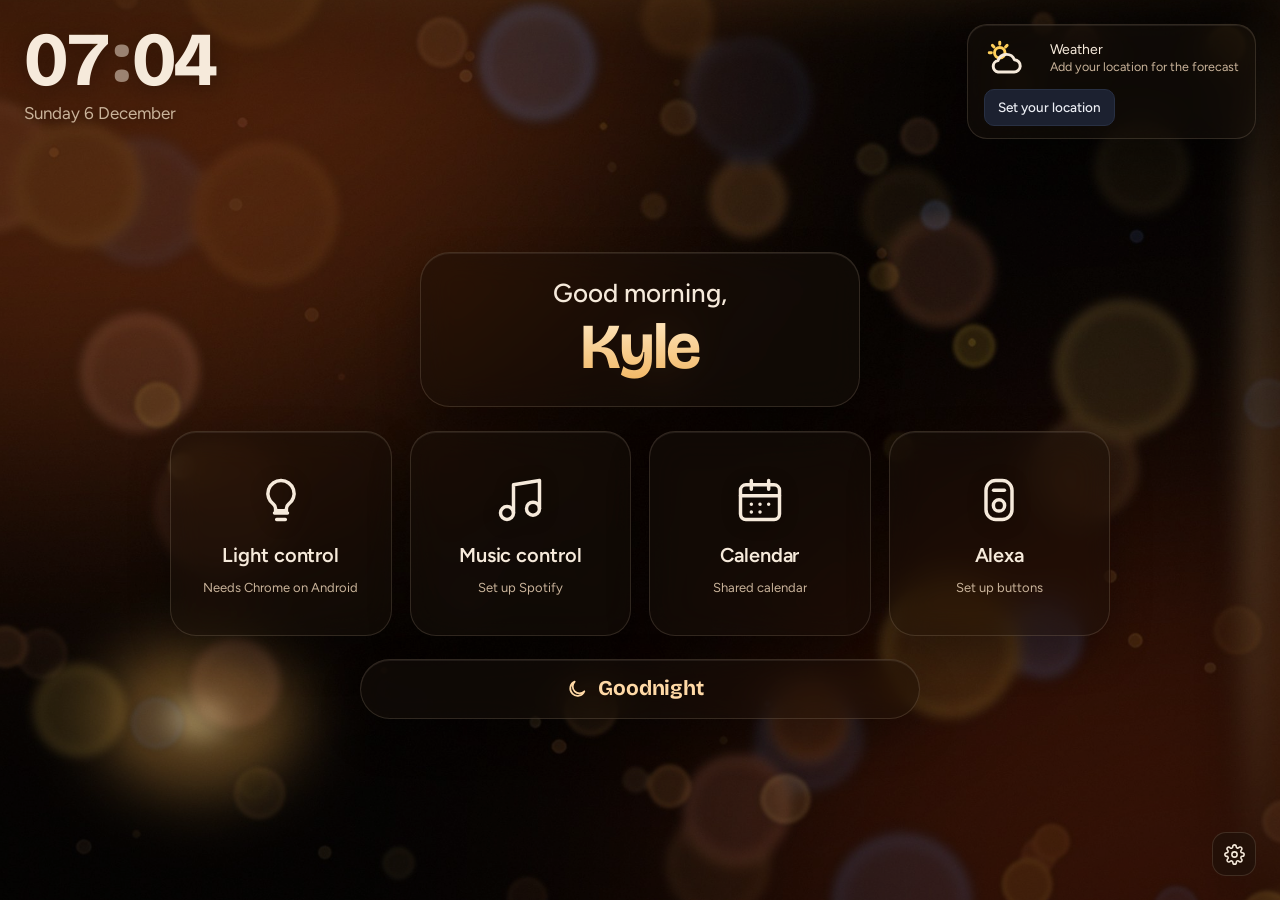
==== commit 22d857a7: "Home: give the Alexa buttons their own page New Alexa screen with large buttons that describe what t" ====
--- a/home.html
+++ b/home.html
@@ -11,7 +11,7 @@
 <link rel="preconnect" href="https://fonts.googleapis.com">
 <link rel="preconnect" href="https://fonts.gstatic.com" crossorigin>
 <link rel="stylesheet" href="https://fonts.googleapis.com/css2?family=Bricolage+Grotesque:opsz,wght@12..96,500;12..96,700&family=Figtree:wght@400;500;600;700&display=swap">
-<link rel="stylesheet" href="home.css?v=9">
+<link rel="stylesheet" href="home.css?v=10">
 </head>
 <body data-view="home">
 <div class="bgImg" aria-hidden="true"></div><div class="bgShade" aria-hidden="true"></div>
@@ -52,6 +52,10 @@
         <button class="tile glass" data-go="calendar">
           <span class="tIcon"><svg viewBox="0 0 24 24"><rect x="3" y="5" width="18" height="16" rx="2.5"/><path d="M3 10h18M8 3v4M16 3v4"/><path d="M8 14h.01M12 14h.01M16 14h.01M8 17.5h.01M12 17.5h.01"/></svg></span>
           <b>Calendar</b><small id="tCal"></small>
+        </button>
+        <button class="tile glass" data-go="alexa">
+          <span class="tIcon"><svg viewBox="0 0 24 24"><rect x="6" y="3" width="12" height="18" rx="4.5"/><circle cx="12" cy="14.5" r="2.6"/><path d="M9.5 7.5h5"/></svg></span>
+          <b>Alexa</b><small id="tAlexa"></small>
         </button>
       </div>
       <button class="goodnight glass" id="gnBtn"><svg viewBox="0 0 24 24"><path d="M20 14.5A8 8 0 1 1 9.5 4a6.5 6.5 0 0 0 10.5 10.5z"/></svg><span id="gnText">Goodnight</span><small id="gnSub"></small></button>
@@ -83,8 +87,6 @@
           </div>
           <button class="btn sm wide" id="fxStop" hidden style="margin-top:10px">Stop effect</button>
         </div>
-        <div class="secLabel mt">Alexa</div>
-        <div class="alexa" id="alexa"></div>
       </div>
       <div class="lCards">
         <section class="card dev" id="dev-curtain"></section>
@@ -92,6 +94,16 @@
         <section class="card dev" id="dev-usb"></section>
       </div>
     </div>
+  </section>
+
+  <!-- ============ ALEXA ============ -->
+  <section class="view vAlexa" data-view="alexa" hidden>
+    <header class="topbar">
+      <button class="back" data-back><svg viewBox="0 0 24 24"><path d="m15 18-6-6 6-6"/></svg><span class="backLbl">Home</span></button>
+      <h1>Alexa</h1>
+      <div class="tbRight"><button class="btn ghost sm" id="axEditBtn">Edit buttons</button></div>
+    </header>
+    <div class="axBody"><div class="axGrid" id="alexa"></div></div>
   </section>
 
   <!-- ============ MUSIC ============ -->
@@ -260,7 +272,7 @@
       <label class="opt">Lights off after
         <select id="gnMins"><option value="1">1 minute</option><option value="2">2 minutes</option><option value="5">5 minutes</option><option value="10">10 minutes</option><option value="15">15 minutes</option></select></label>
 
-      <div style="margin-top:16px;font-weight:600">Buttons on the Lights screen</div>
+      <div style="margin-top:16px;font-weight:600">Buttons on the Alexa screen</div>
       <div class="axList" id="axList"></div>
       <div class="axForm">
         <div class="two">
@@ -328,6 +340,6 @@
 </div>
 
 <div id="toast" role="status"></div>
-<script src="home.js?v=9"></script>
+<script src="home.js?v=10"></script>
 </body>
 </html>
--- a/home.css
+++ b/home.css
@@ -93,7 +93,7 @@
 .gName{font-family:var(--display);font-weight:700;font-size:clamp(46px,6vw,64px);line-height:1.05;letter-spacing:-.025em;margin-top:2px;
   background:linear-gradient(180deg,#ffe9c4,#f2b866);-webkit-background-clip:text;background-clip:text;color:transparent}
 .gName:empty{display:none}
-.tiles{display:grid;grid-template-columns:repeat(3,minmax(0,1fr));gap:clamp(12px,1.8vw,18px);width:min(740px,92vw)}
+.tiles{display:grid;grid-template-columns:repeat(4,minmax(0,1fr));gap:clamp(12px,1.8vw,18px);width:min(940px,94vw)}
 .tile{border-radius:26px;aspect-ratio:1.08;padding:18px 14px;display:flex;flex-direction:column;align-items:center;justify-content:center;gap:10px;
   color:var(--warmfg);text-align:center;transition:transform .12s,border-color .25s;position:relative;overflow:hidden;min-width:0}
 .tile:active{transform:scale(.96)}
@@ -154,6 +154,21 @@
 .ax.busy .ring{animation:axpulse .9s ease-in-out infinite}
 @keyframes axpulse{50%{box-shadow:inset 0 0 0 2px var(--ax),0 0 14px var(--ax)}}
 .ax.done{border-color:var(--ax)}.ax.fail{border-color:var(--err)}
+/* Alexa page */
+.axBody{flex:1;min-height:0;overflow:auto;padding:10px var(--pad) var(--pad)}
+.axGrid{display:grid;grid-template-columns:repeat(auto-fill,minmax(210px,1fr));gap:var(--gap);align-content:start}
+.axc{--ax:#00caff;display:flex;flex-direction:column;align-items:flex-start;justify-content:space-between;gap:14px;min-width:0;min-height:150px;
+  border:1px solid var(--line);background:color-mix(in srgb,var(--surface) 84%,transparent);border-radius:22px;padding:18px;text-align:left;
+  transition:transform .1s,border-color .25s,background .25s}
+.axc:active{transform:scale(.97)}
+.axc .ring{width:52px;height:52px}
+.axc .ring svg{width:26px;height:26px}
+.axc b{font-weight:600;font-size:19px;letter-spacing:-.01em;max-width:100%;white-space:nowrap;overflow:hidden;text-overflow:ellipsis;margin-top:auto}
+.axc small{color:var(--muted);font-size:13px;line-height:1.35;margin-top:-10px;display:-webkit-box;-webkit-line-clamp:2;-webkit-box-orient:vertical;overflow:hidden}
+.axc.busy .ring{animation:axpulse .9s ease-in-out infinite}
+.axc.done{border-color:var(--ax);background:color-mix(in srgb,var(--ax) 8%,var(--surface))}.axc.done small{color:var(--ax)}
+.axc.fail{border-color:var(--err)}.axc.fail small{color:var(--err)}
+.axGrid .axEmpty{grid-column:1/-1;font-size:15px;padding:18px 20px}
 .axEmpty{color:var(--muted);font-size:13.5px;line-height:1.45;border:1px dashed var(--line);border-radius:14px;padding:12px 14px}
 
 .dev{--dc:#ff7a3d;display:flex;flex-direction:column;gap:12px;min-height:0;padding:14px}
@@ -451,7 +466,9 @@
 /* ---------- portrait ---------- */
 @media (orientation:portrait){
   .lTabs{max-width:360px}
-  .tiles{grid-template-columns:repeat(3,minmax(0,1fr))}
+  .tiles{grid-template-columns:repeat(2,minmax(0,1fr));width:min(560px,86vw)}
+  .tile{aspect-ratio:1.5}
+  .axGrid{grid-template-columns:repeat(2,minmax(0,1fr))}
   .hWx{min-width:0}
   .lBody{grid-template-columns:minmax(0,1fr);grid-template-rows:auto minmax(0,1fr)}
   .lLeft{overflow:visible}
